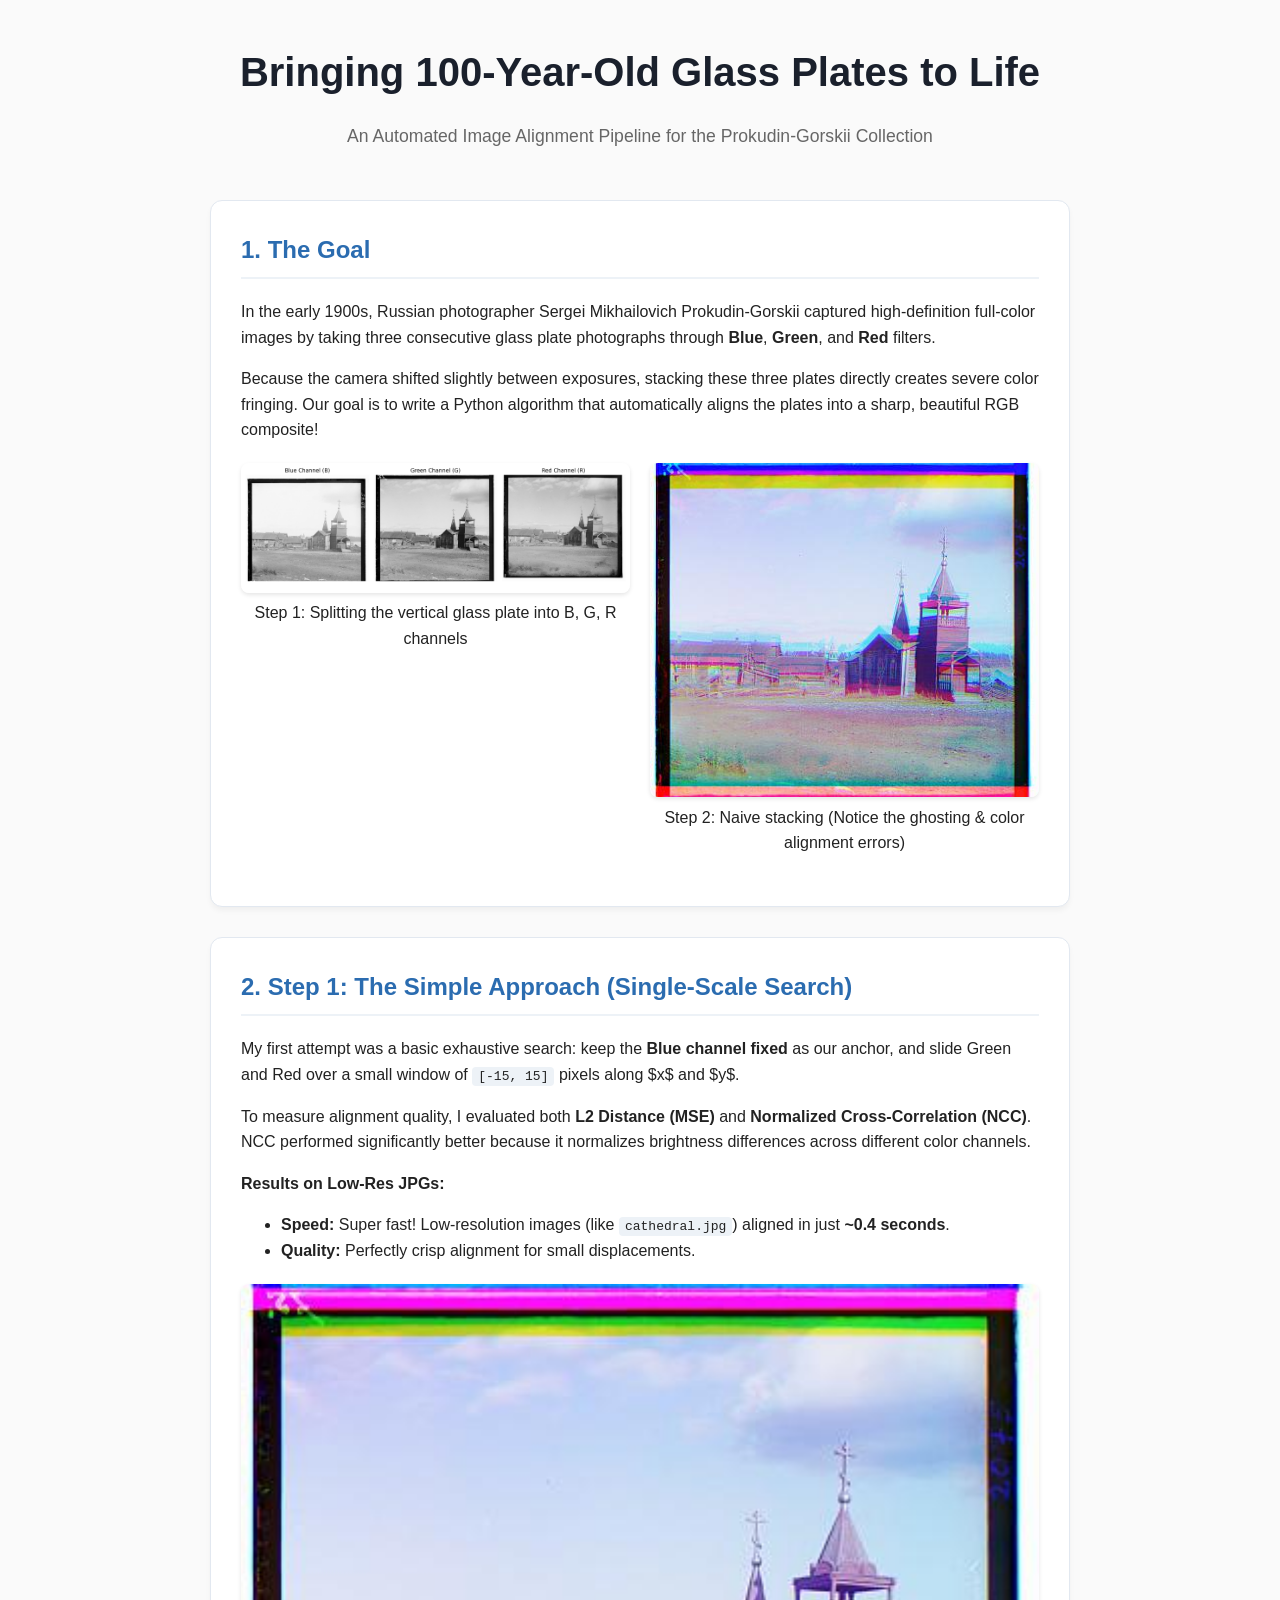
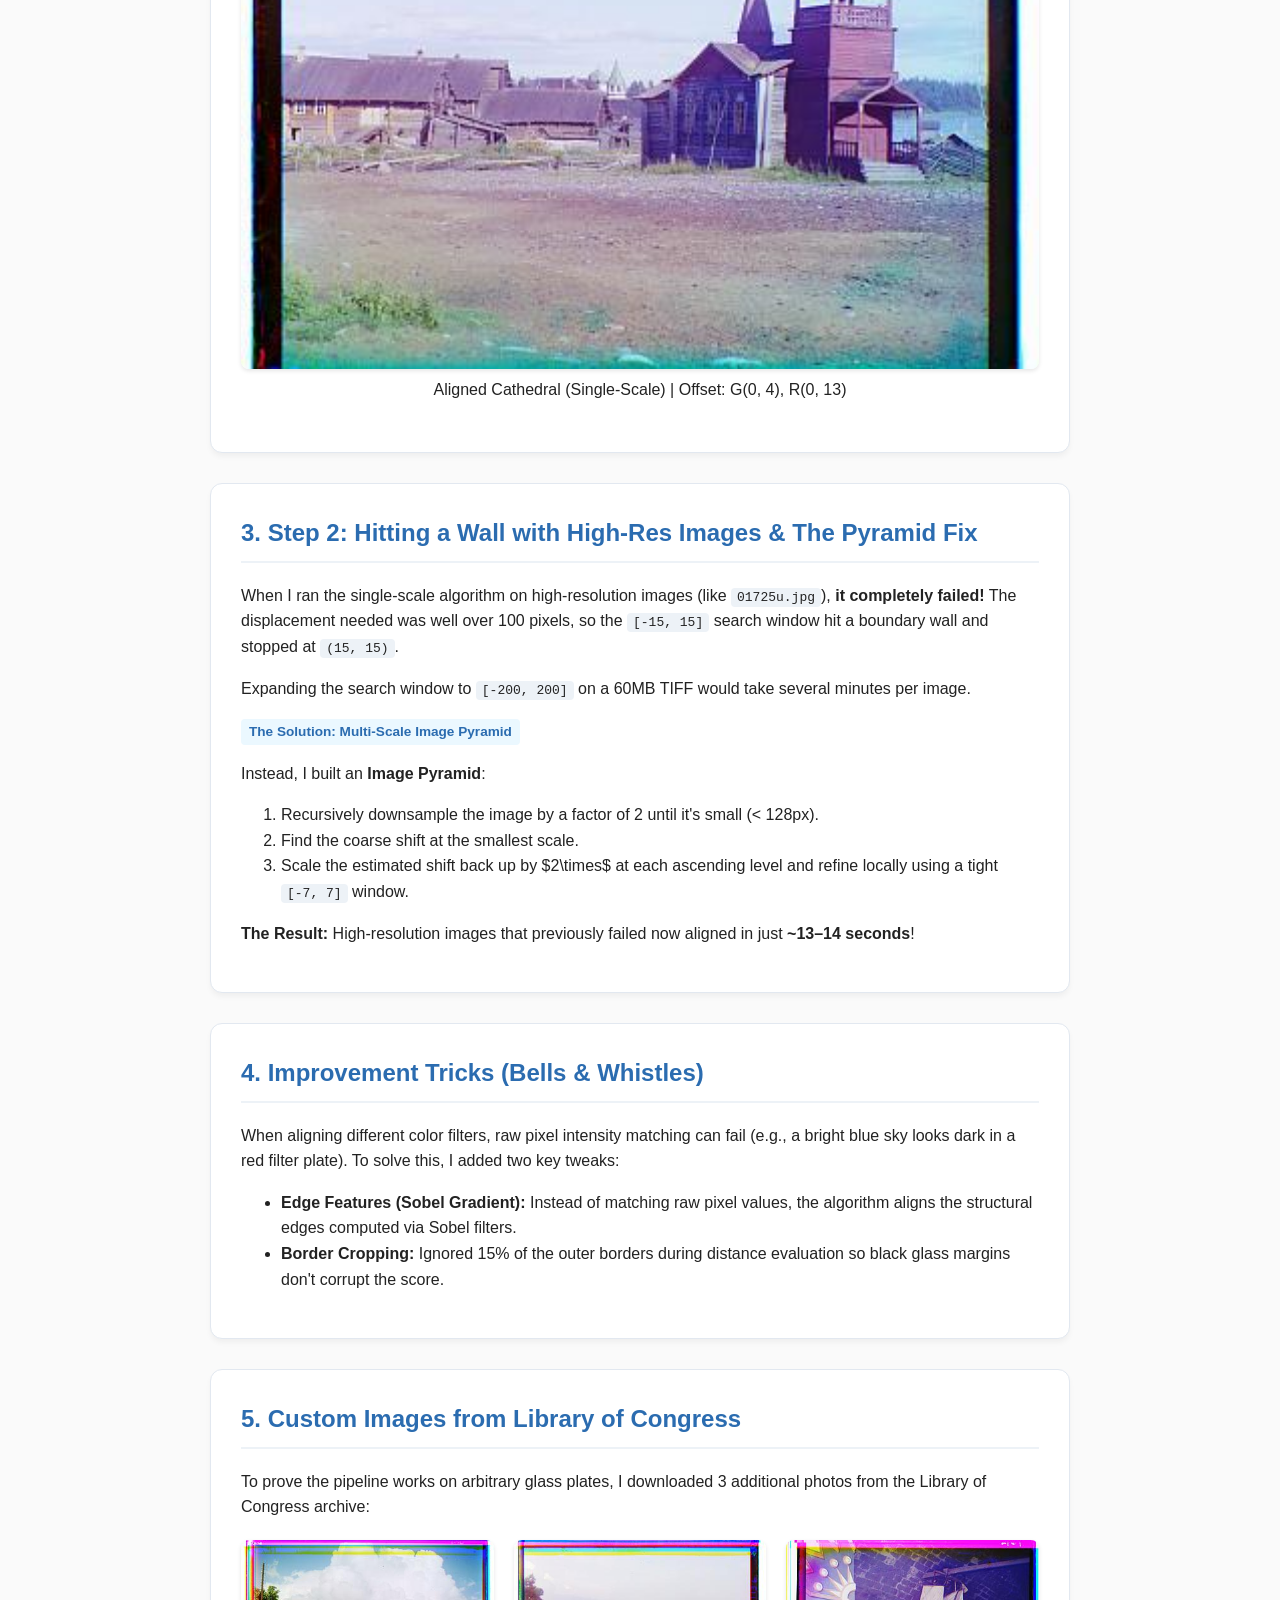
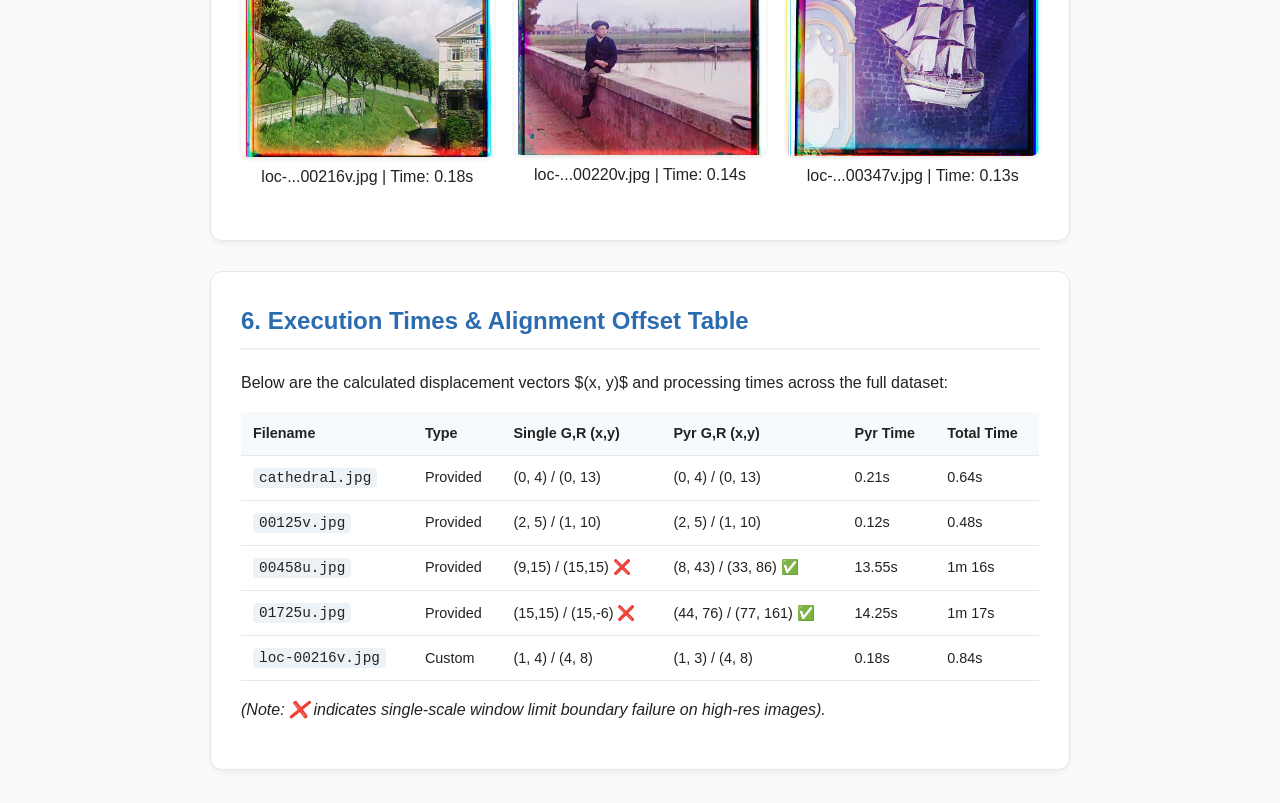
==== 2/index.html @ 5587287b "Webpage for Part 2." ====
<!DOCTYPE html>
<html lang="en">
<head>
  <meta charset="UTF-8">
  <meta name="viewport" content="width=device-width, initial-scale=1.0">
  <title>Colorizing 100-Year-Old Photos | CS Project Report</title>
  <style>
    :root {
      --bg: #fafafa;
      --card-bg: #ffffff;
      --text: #222222;
      --muted: #666666;
      --accent: #2b6cb0;
      --border: #e2e8f0;
    }
    body {
      font-family: -apple-system, BlinkMacSystemFont, "Segoe UI", Roboto, Helvetica, Arial, sans-serif;
      line-height: 1.6;
      color: var(--text);
      background-color: var(--bg);
      margin: 0;
      padding: 0;
    }
    .container {
      max-width: 860px;
      margin: 40px auto;
      padding: 0 20px;
    }
    header {
      text-align: center;
      margin-bottom: 50px;
    }
    h1 {
      font-size: 2.5rem;
      margin-bottom: 10px;
      color: #1a202c;
    }
    .subtitle {
      font-size: 1.1rem;
      color: var(--muted);
    }
    .section {
      background: var(--card-bg);
      padding: 30px;
      border-radius: 12px;
      box-shadow: 0 4px 6px -1px rgba(0, 0, 0, 0.05);
      margin-bottom: 30px;
      border: 1px solid var(--border);
    }
    h2 {
      color: var(--accent);
      margin-top: 0;
      border-bottom: 2px solid #edf2f7;
      padding-bottom: 8px;
    }
    .img-grid {
      display: grid;
      grid-template-columns: repeat(auto-fit, minmax(240px, 1fr));
      gap: 20px;
      margin: 20px 0;
    }
    .img-card {
      text-align: center;
    }
    .img-card img {
      width: 100%;
      border-radius: 8px;
      box-shadow: 0 2px 4px rgba(0,0,0,0.1);
    }
    .img-card caption {
      display: block;
      font-size: 0.85rem;
      color: var(--muted);
      margin-top: 6px;
    }
    .badge {
      display: inline-block;
      background: #ebf8ff;
      color: #2b6cb0;
      padding: 2px 8px;
      border-radius: 4px;
      font-size: 0.85rem;
      font-weight: 600;
    }
    table {
      width: 100%;
      border-collapse: collapse;
      margin-top: 15px;
      font-size: 0.9rem;
    }
    th, td {
      padding: 10px 12px;
      text-align: left;
      border-bottom: 1px solid var(--border);
    }
    th {
      background-color: #f7fafc;
      font-weight: 600;
    }
    code {
      background: #edf2f7;
      padding: 2px 6px;
      border-radius: 4px;
      font-family: monospace;
    }
  </style>
</head>
<body>

  <div class="container">

    <header>
      <h1>Bringing 100-Year-Old Glass Plates to Life</h1>
      <p class="subtitle">An Automated Image Alignment Pipeline for the Prokudin-Gorskii Collection</p>
    </header>

    <!-- SECTION 1: INTRODUCTION -->
    <div class="section">
      <h2>1. The Goal</h2>
      <p>
        In the early 1900s, Russian photographer Sergei Mikhailovich Prokudin-Gorskii captured high-definition full-color images by taking three consecutive glass plate photographs through <b>Blue</b>, <b>Green</b>, and <b>Red</b> filters.
      </p>
      <p>
        Because the camera shifted slightly between exposures, stacking these three plates directly creates severe color fringing. Our goal is to write a Python algorithm that automatically aligns the plates into a sharp, beautiful RGB composite!
      </p>
      
      <div class="img-grid">
        <div class="img-card">
          <img src="media/intermediate_02_split_channels.png" alt="Split Channels">
          <caption>Step 1: Splitting the vertical glass plate into B, G, R channels</caption>
        </div>
        <div class="img-card">
          <img src="media/intermediate_01_unaligned.jpg" alt="Unaligned Composite">
          <caption>Step 2: Naive stacking (Notice the ghosting & color alignment errors)</caption>
        </div>
      </div>
    </div>

    <!-- SECTION 2: SINGLE SCALE -->
    <div class="section">
      <h2>2. Step 1: The Simple Approach (Single-Scale Search)</h2>
      <p>
        My first attempt was a basic exhaustive search: keep the <b>Blue channel fixed</b> as our anchor, and slide Green and Red over a small window of <code>[-15, 15]</code> pixels along $x$ and $y$.
      </p>
      <p>
        To measure alignment quality, I evaluated both <b>L2 Distance (MSE)</b> and <b>Normalized Cross-Correlation (NCC)</b>. NCC performed significantly better because it normalizes brightness differences across different color channels.
      </p>
      
      <p><b>Results on Low-Res JPGs:</b></p>
      <ul>
        <li><b>Speed:</b> Super fast! Low-resolution images (like <code>cathedral.jpg</code>) aligned in just <b>~0.4 seconds</b>.</li>
        <li><b>Quality:</b> Perfectly crisp alignment for small displacements.</li>
      </ul>

      <div class="img-grid">
        <div class="img-card">
          <img src="media/cathedral_single.jpg" alt="Cathedral Single Scale">
          <caption>Aligned Cathedral (Single-Scale) | Offset: G(0, 4), R(0, 13)</caption>
        </div>
      </div>
    </div>

    <!-- SECTION 3: IMAGE PYRAMID -->
    <div class="section">
      <h2>3. Step 2: Hitting a Wall with High-Res Images & The Pyramid Fix</h2>
      <p>
        When I ran the single-scale algorithm on high-resolution images (like <code>01725u.jpg</code>), <b>it completely failed!</b> The displacement needed was well over 100 pixels, so the <code>[-15, 15]</code> search window hit a boundary wall and stopped at <code>(15, 15)</code>.
      </p>
      <p>
        Expanding the search window to <code>[-200, 200]</code> on a 60MB TIFF would take several minutes per image.
      </p>

      <span class="badge">The Solution: Multi-Scale Image Pyramid</span>
      <p>
        Instead, I built an <b>Image Pyramid</b>:
      </p>
      <ol>
        <li>Recursively downsample the image by a factor of 2 until it's small (&lt; 128px).</li>
        <li>Find the coarse shift at the smallest scale.</li>
        <li>Scale the estimated shift back up by $2\times$ at each ascending level and refine locally using a tight <code>[-7, 7]</code> window.</li>
      </ol>

      <p>
        <b>The Result:</b> High-resolution images that previously failed now aligned in just <b>~13–14 seconds</b>!
      </p>
    </div>

    <!-- SECTION 4: BELLS & WHISTLES -->
    <div class="section">
      <h2>4. Improvement Tricks (Bells & Whistles)</h2>
      <p>When aligning different color filters, raw pixel intensity matching can fail (e.g., a bright blue sky looks dark in a red filter plate). To solve this, I added two key tweaks:</p>
      <ul>
        <li><b>Edge Features (Sobel Gradient):</b> Instead of matching raw pixel values, the algorithm aligns the structural edges computed via Sobel filters.</li>
        <li><b>Border Cropping:</b> Ignored 15% of the outer borders during distance evaluation so black glass margins don't corrupt the score.</li>
      </ul>
    </div>

    <!-- SECTION 5: CUSTOM LOC IMAGES -->
    <div class="section">
      <h2>5. Custom Images from Library of Congress</h2>
      <p>To prove the pipeline works on arbitrary glass plates, I downloaded 3 additional photos from the Library of Congress archive:</p>

      <div class="img-grid">
        <div class="img-card">
          <img src="media/loc-service-pnp-prok-00200-00216v_pyramid.jpg" alt="LoC Custom 1">
          <caption>loc-...00216v.jpg | Time: 0.18s</caption>
        </div>
        <div class="img-card">
          <img src="media/loc-service-pnp-prok-00200-00220v_pyramid.jpg" alt="LoC Custom 2">
          <caption>loc-...00220v.jpg | Time: 0.14s</caption>
        </div>
        <div class="img-card">
          <img src="media/loc-service-pnp-prok-00300-00347v_pyramid.jpg" alt="LoC Custom 3">
          <caption>loc-...00347v.jpg | Time: 0.13s</caption>
        </div>
      </div>
    </div>

    <!-- SECTION 6: BENCHMARKS TABLE -->
    <div class="section">
      <h2>6. Execution Times & Alignment Offset Table</h2>
      <p>Below are the calculated displacement vectors $(x, y)$ and processing times across the full dataset:</p>

      <table>
        <thead>
          <tr>
            <th>Filename</th>
            <th>Type</th>
            <th>Single G,R (x,y)</th>
            <th>Pyr G,R (x,y)</th>
            <th>Pyr Time</th>
            <th>Total Time</th>
          </tr>
        </thead>
        <tbody>
          <tr>
            <td><code>cathedral.jpg</code></td>
            <td>Provided</td>
            <td>(0, 4) / (0, 13)</td>
            <td>(0, 4) / (0, 13)</td>
            <td>0.21s</td>
            <td>0.64s</td>
          </tr>
          <tr>
            <td><code>00125v.jpg</code></td>
            <td>Provided</td>
            <td>(2, 5) / (1, 10)</td>
            <td>(2, 5) / (1, 10)</td>
            <td>0.12s</td>
            <td>0.48s</td>
          </tr>
          <tr>
            <td><code>00458u.jpg</code></td>
            <td>Provided</td>
            <td>(9,15) / (15,15) ❌</td>
            <td>(8, 43) / (33, 86) ✅</td>
            <td>13.55s</td>
            <td>1m 16s</td>
          </tr>
          <tr>
            <td><code>01725u.jpg</code></td>
            <td>Provided</td>
            <td>(15,15) / (15,-6) ❌</td>
            <td>(44, 76) / (77, 161) ✅</td>
            <td>14.25s</td>
            <td>1m 17s</td>
          </tr>
          <tr>
            <td><code>loc-00216v.jpg</code></td>
            <td>Custom</td>
            <td>(1, 4) / (4, 8)</td>
            <td>(1, 3) / (4, 8)</td>
            <td>0.18s</td>
            <td>0.84s</td>
          </tr>
        </tbody>
      </table>
      <p><i>(Note: ❌ indicates single-scale window limit boundary failure on high-res images).</i></p>
    </div>

  </div>

</body>
</html>
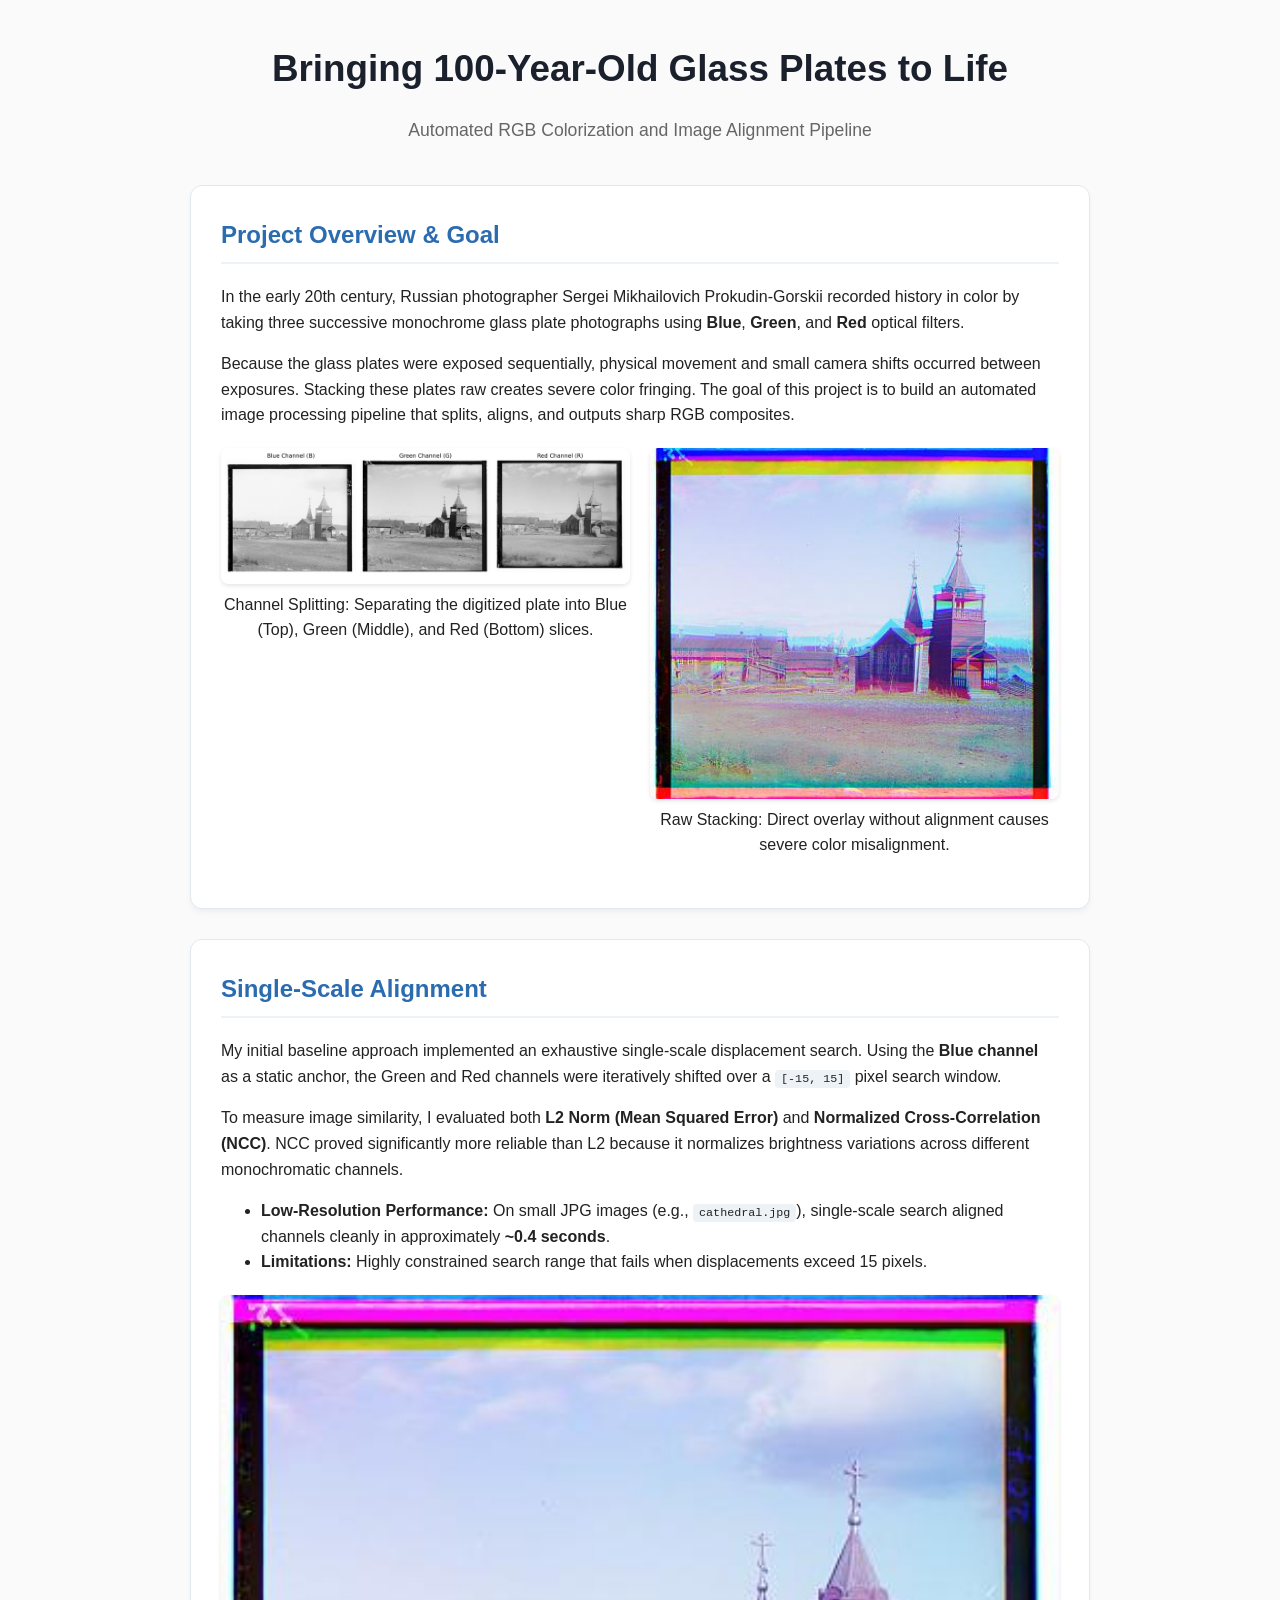
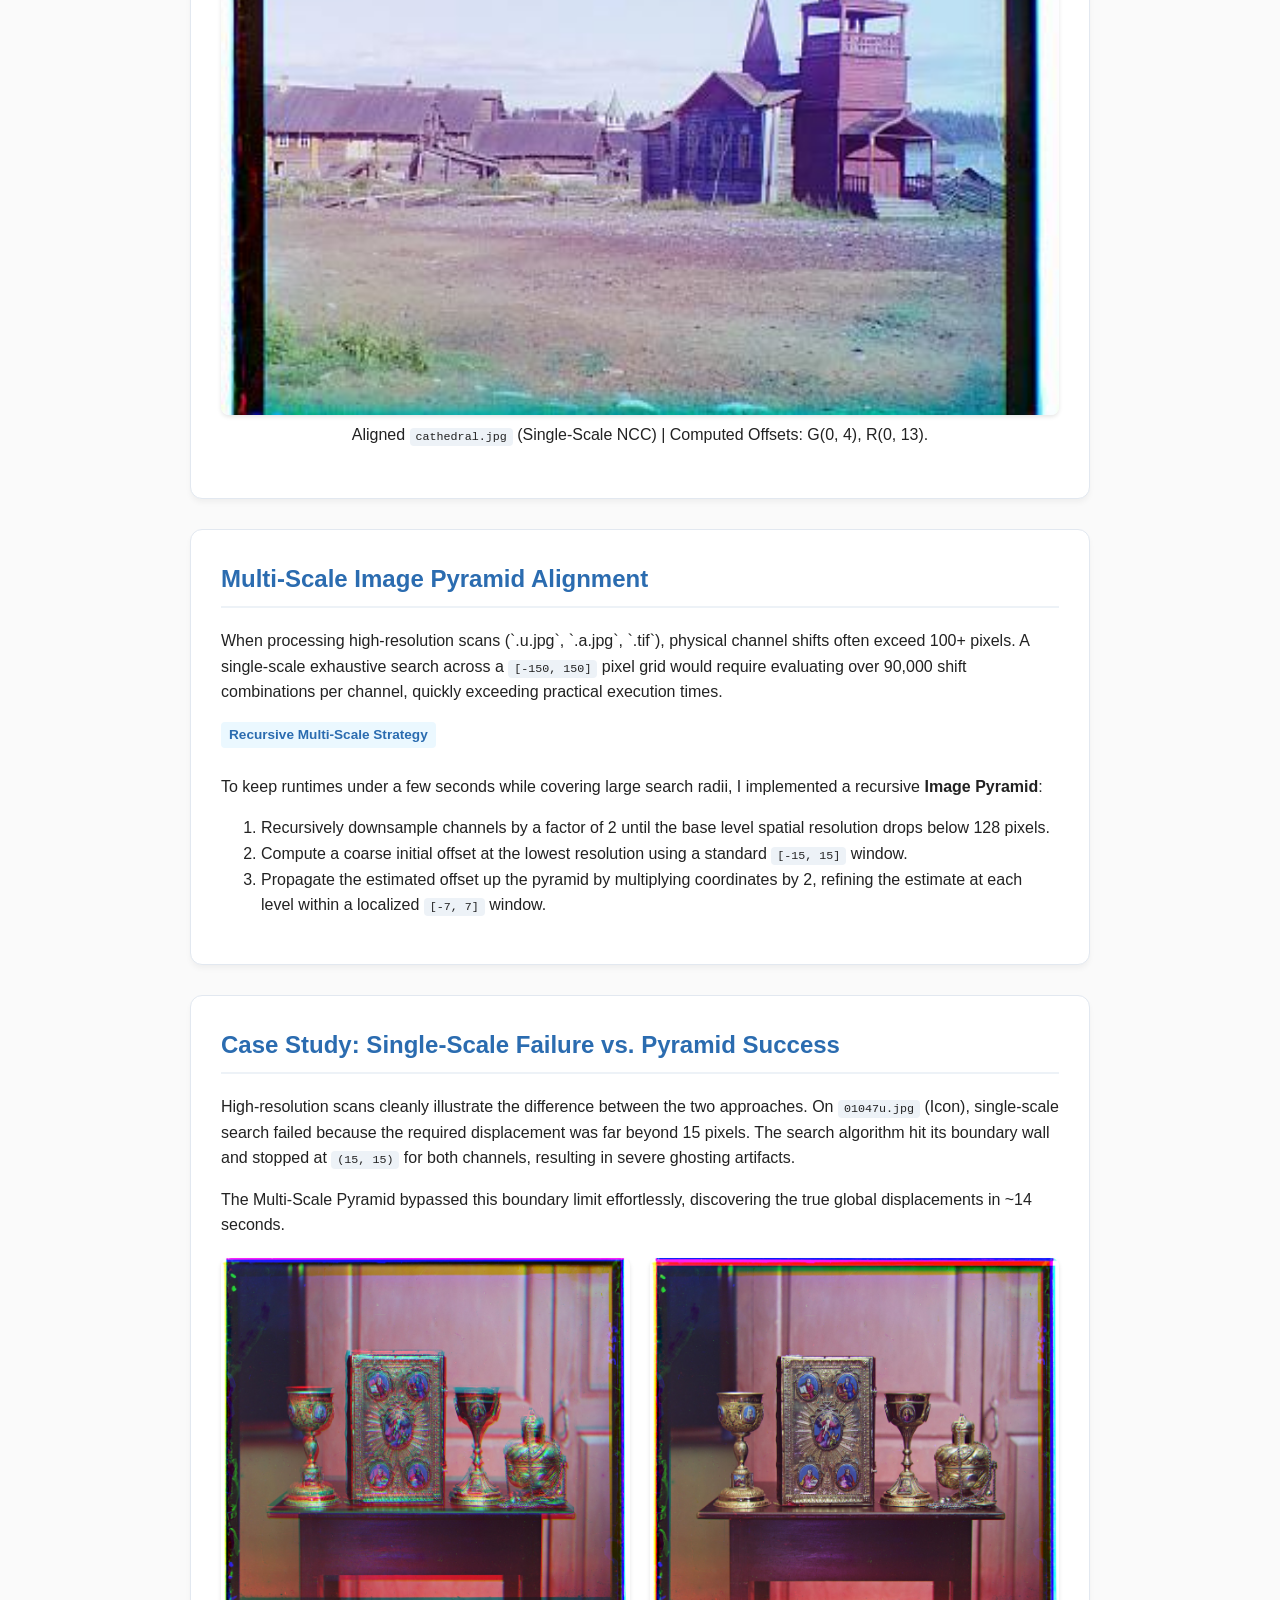
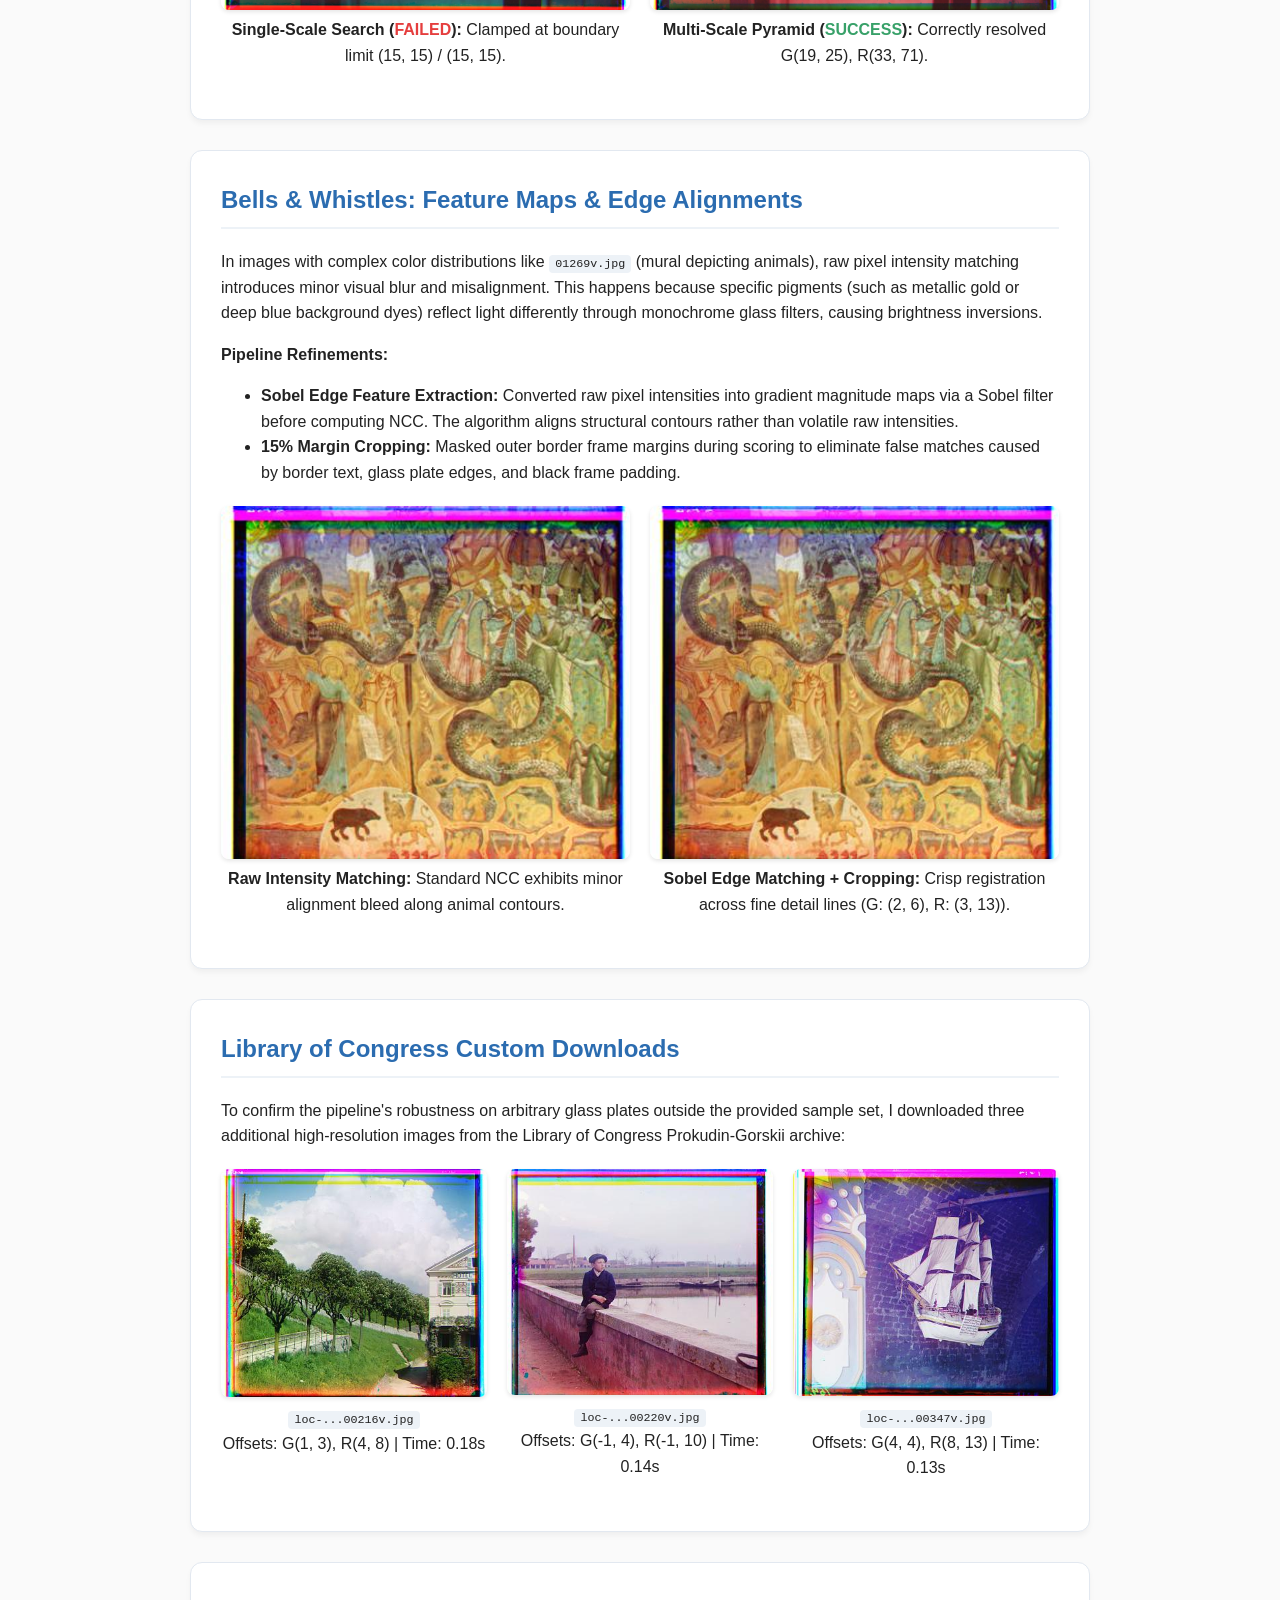
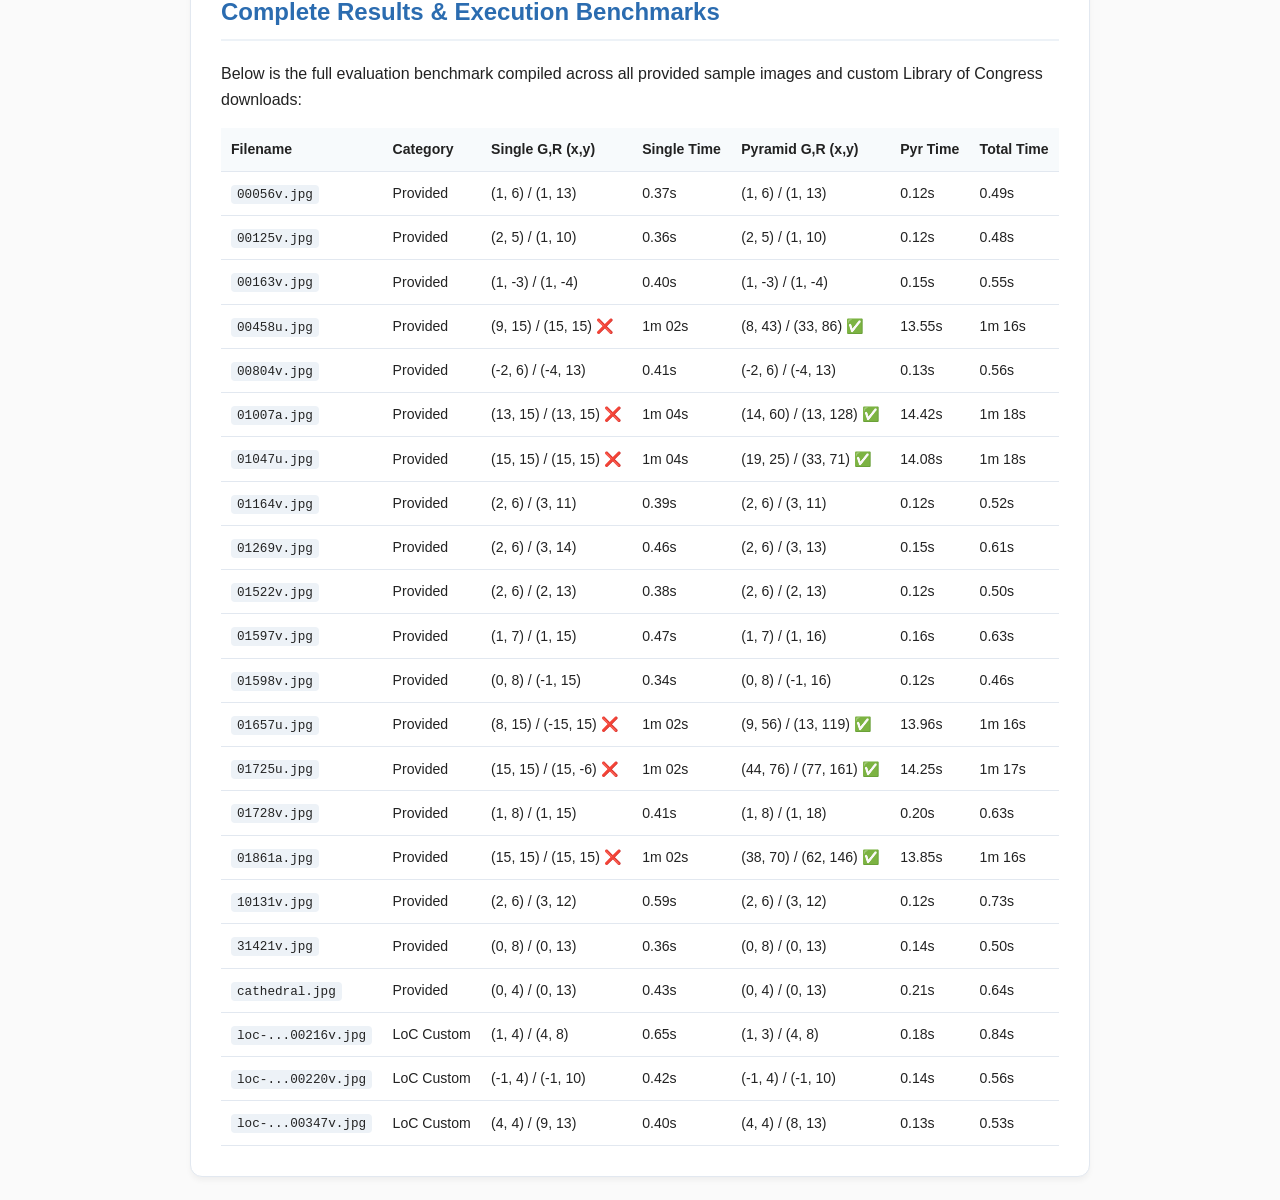
==== commit 6481f6a7: "- Modularized code. - Included additional Case Study Section. - Updated all images." ====
--- a/2/index.html
+++ b/2/index.html
@@ -3,7 +3,7 @@
 <head>
   <meta charset="UTF-8">
   <meta name="viewport" content="width=device-width, initial-scale=1.0">
-  <title>Colorizing 100-Year-Old Photos | CS Project Report</title>
+  <title>Colorizing the Prokudin-Gorskii Photo Collection</title>
   <style>
     :root {
       --bg: #fafafa;
@@ -12,6 +12,8 @@
       --muted: #666666;
       --accent: #2b6cb0;
       --border: #e2e8f0;
+      --fail: #e53e3e;
+      --success: #38a169;
     }
     body {
       font-family: -apple-system, BlinkMacSystemFont, "Segoe UI", Roboto, Helvetica, Arial, sans-serif;
@@ -22,16 +24,16 @@
       padding: 0;
     }
     .container {
-      max-width: 860px;
+      max-width: 900px;
       margin: 40px auto;
       padding: 0 20px;
     }
     header {
       text-align: center;
-      margin-bottom: 50px;
+      margin-bottom: 40px;
     }
     h1 {
-      font-size: 2.5rem;
+      font-size: 2.3rem;
       margin-bottom: 10px;
       color: #1a202c;
     }
@@ -55,7 +57,7 @@
     }
     .img-grid {
       display: grid;
-      grid-template-columns: repeat(auto-fit, minmax(240px, 1fr));
+      grid-template-columns: repeat(auto-fit, minmax(260px, 1fr));
       gap: 20px;
       margin: 20px 0;
     }
@@ -71,7 +73,7 @@
       display: block;
       font-size: 0.85rem;
       color: var(--muted);
-      margin-top: 6px;
+      margin-top: 8px;
     }
     .badge {
       display: inline-block;
@@ -81,15 +83,24 @@
       border-radius: 4px;
       font-size: 0.85rem;
       font-weight: 600;
+      margin-bottom: 10px;
+    }
+    .tag-fail {
+      color: var(--fail);
+      font-weight: bold;
+    }
+    .tag-success {
+      color: var(--success);
+      font-weight: bold;
     }
     table {
       width: 100%;
       border-collapse: collapse;
       margin-top: 15px;
-      font-size: 0.9rem;
+      font-size: 0.88rem;
     }
     th, td {
-      padding: 10px 12px;
+      padding: 10px 10px;
       text-align: left;
       border-bottom: 1px solid var(--border);
     }
@@ -102,6 +113,7 @@
       padding: 2px 6px;
       border-radius: 4px;
       font-family: monospace;
+      font-size: 0.9em;
     }
   </style>
 </head>
@@ -111,171 +123,179 @@
 
     <header>
       <h1>Bringing 100-Year-Old Glass Plates to Life</h1>
-      <p class="subtitle">An Automated Image Alignment Pipeline for the Prokudin-Gorskii Collection</p>
+      <p class="subtitle">Automated RGB Colorization and Image Alignment Pipeline</p>
     </header>
 
-    <!-- SECTION 1: INTRODUCTION -->
-    <div class="section">
-      <h2>1. The Goal</h2>
-      <p>
-        In the early 1900s, Russian photographer Sergei Mikhailovich Prokudin-Gorskii captured high-definition full-color images by taking three consecutive glass plate photographs through <b>Blue</b>, <b>Green</b>, and <b>Red</b> filters.
-      </p>
-      <p>
-        Because the camera shifted slightly between exposures, stacking these three plates directly creates severe color fringing. Our goal is to write a Python algorithm that automatically aligns the plates into a sharp, beautiful RGB composite!
+    <div class="section">
+      <h2>Project Overview & Goal</h2>
+      <p>
+        In the early 20th century, Russian photographer Sergei Mikhailovich Prokudin-Gorskii recorded history in color by taking three successive monochrome glass plate photographs using <b>Blue</b>, <b>Green</b>, and <b>Red</b> optical filters.
+      </p>
+      <p>
+        Because the glass plates were exposed sequentially, physical movement and small camera shifts occurred between exposures. Stacking these plates raw creates severe color fringing. The goal of this project is to build an automated image processing pipeline that splits, aligns, and outputs sharp RGB composites.
       </p>
       
       <div class="img-grid">
         <div class="img-card">
           <img src="media/intermediate_02_split_channels.png" alt="Split Channels">
-          <caption>Step 1: Splitting the vertical glass plate into B, G, R channels</caption>
+          <caption>Channel Splitting: Separating the digitized plate into Blue (Top), Green (Middle), and Red (Bottom) slices.</caption>
         </div>
         <div class="img-card">
           <img src="media/intermediate_01_unaligned.jpg" alt="Unaligned Composite">
-          <caption>Step 2: Naive stacking (Notice the ghosting & color alignment errors)</caption>
-        </div>
-      </div>
-    </div>
-
-    <!-- SECTION 2: SINGLE SCALE -->
-    <div class="section">
-      <h2>2. Step 1: The Simple Approach (Single-Scale Search)</h2>
-      <p>
-        My first attempt was a basic exhaustive search: keep the <b>Blue channel fixed</b> as our anchor, and slide Green and Red over a small window of <code>[-15, 15]</code> pixels along $x$ and $y$.
-      </p>
-      <p>
-        To measure alignment quality, I evaluated both <b>L2 Distance (MSE)</b> and <b>Normalized Cross-Correlation (NCC)</b>. NCC performed significantly better because it normalizes brightness differences across different color channels.
+          <caption>Raw Stacking: Direct overlay without alignment causes severe color misalignment.</caption>
+        </div>
+      </div>
+    </div>
+
+    <div class="section">
+      <h2>Single-Scale Alignment</h2>
+      <p>
+        My initial baseline approach implemented an exhaustive single-scale displacement search. Using the <b>Blue channel</b> as a static anchor, the Green and Red channels were iteratively shifted over a <code>[-15, 15]</code> pixel search window.
+      </p>
+      <p>
+        To measure image similarity, I evaluated both <b>L2 Norm (Mean Squared Error)</b> and <b>Normalized Cross-Correlation (NCC)</b>. NCC proved significantly more reliable than L2 because it normalizes brightness variations across different monochromatic channels.
       </p>
       
-      <p><b>Results on Low-Res JPGs:</b></p>
       <ul>
-        <li><b>Speed:</b> Super fast! Low-resolution images (like <code>cathedral.jpg</code>) aligned in just <b>~0.4 seconds</b>.</li>
-        <li><b>Quality:</b> Perfectly crisp alignment for small displacements.</li>
+        <li><b>Low-Resolution Performance:</b> On small JPG images (e.g., <code>cathedral.jpg</code>), single-scale search aligned channels cleanly in approximately <b>~0.4 seconds</b>.</li>
+        <li><b>Limitations:</b> Highly constrained search range that fails when displacements exceed 15 pixels.</li>
       </ul>
 
       <div class="img-grid">
         <div class="img-card">
           <img src="media/cathedral_single.jpg" alt="Cathedral Single Scale">
-          <caption>Aligned Cathedral (Single-Scale) | Offset: G(0, 4), R(0, 13)</caption>
-        </div>
-      </div>
-    </div>
-
-    <!-- SECTION 3: IMAGE PYRAMID -->
-    <div class="section">
-      <h2>3. Step 2: Hitting a Wall with High-Res Images & The Pyramid Fix</h2>
-      <p>
-        When I ran the single-scale algorithm on high-resolution images (like <code>01725u.jpg</code>), <b>it completely failed!</b> The displacement needed was well over 100 pixels, so the <code>[-15, 15]</code> search window hit a boundary wall and stopped at <code>(15, 15)</code>.
-      </p>
-      <p>
-        Expanding the search window to <code>[-200, 200]</code> on a 60MB TIFF would take several minutes per image.
-      </p>
-
-      <span class="badge">The Solution: Multi-Scale Image Pyramid</span>
-      <p>
-        Instead, I built an <b>Image Pyramid</b>:
+          <caption>Aligned <code>cathedral.jpg</code> (Single-Scale NCC) | Computed Offsets: G(0, 4), R(0, 13).</caption>
+        </div>
+      </div>
+    </div>
+
+    <div class="section">
+      <h2>Multi-Scale Image Pyramid Alignment</h2>
+      <p>
+        When processing high-resolution scans (`.u.jpg`, `.a.jpg`, `.tif`), physical channel shifts often exceed 100+ pixels. A single-scale exhaustive search across a <code>[-150, 150]</code> pixel grid would require evaluating over 90,000 shift combinations per channel, quickly exceeding practical execution times.
+      </p>
+
+      <span class="badge">Recursive Multi-Scale Strategy</span>
+      <p>
+        To keep runtimes under a few seconds while covering large search radii, I implemented a recursive <b>Image Pyramid</b>:
       </p>
       <ol>
-        <li>Recursively downsample the image by a factor of 2 until it's small (&lt; 128px).</li>
-        <li>Find the coarse shift at the smallest scale.</li>
-        <li>Scale the estimated shift back up by $2\times$ at each ascending level and refine locally using a tight <code>[-7, 7]</code> window.</li>
+        <li>Recursively downsample channels by a factor of 2 until the base level spatial resolution drops below 128 pixels.</li>
+        <li>Compute a coarse initial offset at the lowest resolution using a standard <code>[-15, 15]</code> window.</li>
+        <li>Propagate the estimated offset up the pyramid by multiplying coordinates by 2, refining the estimate at each level within a localized <code>[-7, 7]</code> window.</li>
       </ol>
-
-      <p>
-        <b>The Result:</b> High-resolution images that previously failed now aligned in just <b>~13–14 seconds</b>!
-      </p>
-    </div>
-
-    <!-- SECTION 4: BELLS & WHISTLES -->
-    <div class="section">
-      <h2>4. Improvement Tricks (Bells & Whistles)</h2>
-      <p>When aligning different color filters, raw pixel intensity matching can fail (e.g., a bright blue sky looks dark in a red filter plate). To solve this, I added two key tweaks:</p>
+    </div>
+
+    <div class="section">
+      <h2>Case Study: Single-Scale Failure vs. Pyramid Success</h2>
+      <p>
+        High-resolution scans cleanly illustrate the difference between the two approaches. On <code>01047u.jpg</code> (Icon), single-scale search failed because the required displacement was far beyond 15 pixels. The search algorithm hit its boundary wall and stopped at <code>(15, 15)</code> for both channels, resulting in severe ghosting artifacts.
+      </p>
+      <p>
+        The Multi-Scale Pyramid bypassed this boundary limit effortlessly, discovering the true global displacements in ~14 seconds.
+      </p>
+      
+      <div class="img-grid">
+        <div class="img-card">
+          <img src="media/01047u_single.jpg" alt="01047u Single Scale Failure">
+          <caption><b>Single-Scale Search (<span class="tag-fail">FAILED</span>):</b> Clamped at boundary limit (15, 15) / (15, 15).</caption>
+        </div>
+        <div class="img-card">
+          <img src="media/01047u_pyramid.jpg" alt="01047u Pyramid Success">
+          <caption><b>Multi-Scale Pyramid (<span class="tag-success">SUCCESS</span>):</b> Correctly resolved G(19, 25), R(33, 71).</caption>
+        </div>
+      </div>
+    </div>
+
+    <div class="section">
+      <h2>Bells & Whistles: Feature Maps & Edge Alignments</h2>
+      <p>
+        In images with complex color distributions like <code>01269v.jpg</code> (mural depicting animals), raw pixel intensity matching introduces minor visual blur and misalignment. This happens because specific pigments (such as metallic gold or deep blue background dyes) reflect light differently through monochrome glass filters, causing brightness inversions.
+      </p>
+
+      <p><b>Pipeline Refinements:</b></p>
       <ul>
-        <li><b>Edge Features (Sobel Gradient):</b> Instead of matching raw pixel values, the algorithm aligns the structural edges computed via Sobel filters.</li>
-        <li><b>Border Cropping:</b> Ignored 15% of the outer borders during distance evaluation so black glass margins don't corrupt the score.</li>
+        <li><b>Sobel Edge Feature Extraction:</b> Converted raw pixel intensities into gradient magnitude maps via a Sobel filter before computing NCC. The algorithm aligns structural contours rather than volatile raw intensities.</li>
+        <li><b>15% Margin Cropping:</b> Masked outer border frame margins during scoring to eliminate false matches caused by border text, glass plate edges, and black frame padding.</li>
       </ul>
-    </div>
-
-    <!-- SECTION 5: CUSTOM LOC IMAGES -->
-    <div class="section">
-      <h2>5. Custom Images from Library of Congress</h2>
-      <p>To prove the pipeline works on arbitrary glass plates, I downloaded 3 additional photos from the Library of Congress archive:</p>
-
-      <div class="img-grid">
-        <div class="img-card">
-          <img src="media/loc-service-pnp-prok-00200-00216v_pyramid.jpg" alt="LoC Custom 1">
-          <caption>loc-...00216v.jpg | Time: 0.18s</caption>
-        </div>
-        <div class="img-card">
-          <img src="media/loc-service-pnp-prok-00200-00220v_pyramid.jpg" alt="LoC Custom 2">
-          <caption>loc-...00220v.jpg | Time: 0.14s</caption>
-        </div>
-        <div class="img-card">
-          <img src="media/loc-service-pnp-prok-00300-00347v_pyramid.jpg" alt="LoC Custom 3">
-          <caption>loc-...00347v.jpg | Time: 0.13s</caption>
-        </div>
-      </div>
-    </div>
-
-    <!-- SECTION 6: BENCHMARKS TABLE -->
-    <div class="section">
-      <h2>6. Execution Times & Alignment Offset Table</h2>
-      <p>Below are the calculated displacement vectors $(x, y)$ and processing times across the full dataset:</p>
+
+      <div class="img-grid">
+        <div class="img-card">
+          <img src="media/01269v_single.jpg" alt="01269v Standard Alignment">
+          <caption><b>Raw Intensity Matching:</b> Standard NCC exhibits minor alignment bleed along animal contours.</caption>
+        </div>
+        <div class="img-card">
+          <img src="media/01269v_pyramid.jpg" alt="01269v Sobel Edge Alignment">
+          <caption><b>Sobel Edge Matching + Cropping:</b> Crisp registration across fine detail lines (G: (2, 6), R: (3, 13)).</caption>
+        </div>
+      </div>
+    </div>
+
+    <div class="section">
+      <h2>Library of Congress Custom Downloads</h2>
+      <p>
+        To confirm the pipeline's robustness on arbitrary glass plates outside the provided sample set, I downloaded three additional high-resolution images from the Library of Congress Prokudin-Gorskii archive:
+      </p>
+
+      <div class="img-grid">
+        <div class="img-card">
+          <img src="media/loc-service-pnp-prok-00200-00216v_pyramid.jpg" alt="LoC Custom 00216v">
+          <caption><code>loc-...00216v.jpg</code><br>Offsets: G(1, 3), R(4, 8) | Time: 0.18s</caption>
+        </div>
+        <div class="img-card">
+          <img src="media/loc-service-pnp-prok-00200-00220v_pyramid.jpg" alt="LoC Custom 00220v">
+          <caption><code>loc-...00220v.jpg</code><br>Offsets: G(-1, 4), R(-1, 10) | Time: 0.14s</caption>
+        </div>
+        <div class="img-card">
+          <img src="media/loc-service-pnp-prok-00300-00347v_pyramid.jpg" alt="LoC Custom 00347v">
+          <caption><code>loc-...00347v.jpg</code><br>Offsets: G(4, 4), R(8, 13) | Time: 0.13s</caption>
+        </div>
+      </div>
+    </div>
+
+    <div class="section">
+      <h2>Complete Results & Execution Benchmarks</h2>
+      <p>
+        Below is the full evaluation benchmark compiled across all provided sample images and custom Library of Congress downloads:
+      </p>
 
       <table>
         <thead>
           <tr>
             <th>Filename</th>
-            <th>Type</th>
+            <th>Category</th>
             <th>Single G,R (x,y)</th>
-            <th>Pyr G,R (x,y)</th>
+            <th>Single Time</th>
+            <th>Pyramid G,R (x,y)</th>
             <th>Pyr Time</th>
             <th>Total Time</th>
           </tr>
         </thead>
         <tbody>
-          <tr>
-            <td><code>cathedral.jpg</code></td>
-            <td>Provided</td>
-            <td>(0, 4) / (0, 13)</td>
-            <td>(0, 4) / (0, 13)</td>
-            <td>0.21s</td>
-            <td>0.64s</td>
-          </tr>
-          <tr>
-            <td><code>00125v.jpg</code></td>
-            <td>Provided</td>
-            <td>(2, 5) / (1, 10)</td>
-            <td>(2, 5) / (1, 10)</td>
-            <td>0.12s</td>
-            <td>0.48s</td>
-          </tr>
-          <tr>
-            <td><code>00458u.jpg</code></td>
-            <td>Provided</td>
-            <td>(9,15) / (15,15) ❌</td>
-            <td>(8, 43) / (33, 86) ✅</td>
-            <td>13.55s</td>
-            <td>1m 16s</td>
-          </tr>
-          <tr>
-            <td><code>01725u.jpg</code></td>
-            <td>Provided</td>
-            <td>(15,15) / (15,-6) ❌</td>
-            <td>(44, 76) / (77, 161) ✅</td>
-            <td>14.25s</td>
-            <td>1m 17s</td>
-          </tr>
-          <tr>
-            <td><code>loc-00216v.jpg</code></td>
-            <td>Custom</td>
-            <td>(1, 4) / (4, 8)</td>
-            <td>(1, 3) / (4, 8)</td>
-            <td>0.18s</td>
-            <td>0.84s</td>
-          </tr>
+          <tr><td><code>00056v.jpg</code></td><td>Provided</td><td>(1, 6) / (1, 13)</td><td>0.37s</td><td>(1, 6) / (1, 13)</td><td>0.12s</td><td>0.49s</td></tr>
+          <tr><td><code>00125v.jpg</code></td><td>Provided</td><td>(2, 5) / (1, 10)</td><td>0.36s</td><td>(2, 5) / (1, 10)</td><td>0.12s</td><td>0.48s</td></tr>
+          <tr><td><code>00163v.jpg</code></td><td>Provided</td><td>(1, -3) / (1, -4)</td><td>0.40s</td><td>(1, -3) / (1, -4)</td><td>0.15s</td><td>0.55s</td></tr>
+          <tr><td><code>00458u.jpg</code></td><td>Provided</td><td>(9, 15) / (15, 15) <span class="tag-fail">❌</span></td><td>1m 02s</td><td>(8, 43) / (33, 86) <span class="tag-success">✅</span></td><td>13.55s</td><td>1m 16s</td></tr>
+          <tr><td><code>00804v.jpg</code></td><td>Provided</td><td>(-2, 6) / (-4, 13)</td><td>0.41s</td><td>(-2, 6) / (-4, 13)</td><td>0.13s</td><td>0.56s</td></tr>
+          <tr><td><code>01007a.jpg</code></td><td>Provided</td><td>(13, 15) / (13, 15) <span class="tag-fail">❌</span></td><td>1m 04s</td><td>(14, 60) / (13, 128) <span class="tag-success">✅</span></td><td>14.42s</td><td>1m 18s</td></tr>
+          <tr><td><code>01047u.jpg</code></td><td>Provided</td><td>(15, 15) / (15, 15) <span class="tag-fail">❌</span></td><td>1m 04s</td><td>(19, 25) / (33, 71) <span class="tag-success">✅</span></td><td>14.08s</td><td>1m 18s</td></tr>
+          <tr><td><code>01164v.jpg</code></td><td>Provided</td><td>(2, 6) / (3, 11)</td><td>0.39s</td><td>(2, 6) / (3, 11)</td><td>0.12s</td><td>0.52s</td></tr>
+          <tr><td><code>01269v.jpg</code></td><td>Provided</td><td>(2, 6) / (3, 14)</td><td>0.46s</td><td>(2, 6) / (3, 13)</td><td>0.15s</td><td>0.61s</td></tr>
+          <tr><td><code>01522v.jpg</code></td><td>Provided</td><td>(2, 6) / (2, 13)</td><td>0.38s</td><td>(2, 6) / (2, 13)</td><td>0.12s</td><td>0.50s</td></tr>
+          <tr><td><code>01597v.jpg</code></td><td>Provided</td><td>(1, 7) / (1, 15)</td><td>0.47s</td><td>(1, 7) / (1, 16)</td><td>0.16s</td><td>0.63s</td></tr>
+          <tr><td><code>01598v.jpg</code></td><td>Provided</td><td>(0, 8) / (-1, 15)</td><td>0.34s</td><td>(0, 8) / (-1, 16)</td><td>0.12s</td><td>0.46s</td></tr>
+          <tr><td><code>01657u.jpg</code></td><td>Provided</td><td>(8, 15) / (-15, 15) <span class="tag-fail">❌</span></td><td>1m 02s</td><td>(9, 56) / (13, 119) <span class="tag-success">✅</span></td><td>13.96s</td><td>1m 16s</td></tr>
+          <tr><td><code>01725u.jpg</code></td><td>Provided</td><td>(15, 15) / (15, -6) <span class="tag-fail">❌</span></td><td>1m 02s</td><td>(44, 76) / (77, 161) <span class="tag-success">✅</span></td><td>14.25s</td><td>1m 17s</td></tr>
+          <tr><td><code>01728v.jpg</code></td><td>Provided</td><td>(1, 8) / (1, 15)</td><td>0.41s</td><td>(1, 8) / (1, 18)</td><td>0.20s</td><td>0.63s</td></tr>
+          <tr><td><code>01861a.jpg</code></td><td>Provided</td><td>(15, 15) / (15, 15) <span class="tag-fail">❌</span></td><td>1m 02s</td><td>(38, 70) / (62, 146) <span class="tag-success">✅</span></td><td>13.85s</td><td>1m 16s</td></tr>
+          <tr><td><code>10131v.jpg</code></td><td>Provided</td><td>(2, 6) / (3, 12)</td><td>0.59s</td><td>(2, 6) / (3, 12)</td><td>0.12s</td><td>0.73s</td></tr>
+          <tr><td><code>31421v.jpg</code></td><td>Provided</td><td>(0, 8) / (0, 13)</td><td>0.36s</td><td>(0, 8) / (0, 13)</td><td>0.14s</td><td>0.50s</td></tr>
+          <tr><td><code>cathedral.jpg</code></td><td>Provided</td><td>(0, 4) / (0, 13)</td><td>0.43s</td><td>(0, 4) / (0, 13)</td><td>0.21s</td><td>0.64s</td></tr>
+          <tr><td><code>loc-...00216v.jpg</code></td><td>LoC Custom</td><td>(1, 4) / (4, 8)</td><td>0.65s</td><td>(1, 3) / (4, 8)</td><td>0.18s</td><td>0.84s</td></tr>
+          <tr><td><code>loc-...00220v.jpg</code></td><td>LoC Custom</td><td>(-1, 4) / (-1, 10)</td><td>0.42s</td><td>(-1, 4) / (-1, 10)</td><td>0.14s</td><td>0.56s</td></tr>
+          <tr><td><code>loc-...00347v.jpg</code></td><td>LoC Custom</td><td>(4, 4) / (9, 13)</td><td>0.40s</td><td>(4, 4) / (8, 13)</td><td>0.13s</td><td>0.53s</td></tr>
         </tbody>
       </table>
-      <p><i>(Note: ❌ indicates single-scale window limit boundary failure on high-res images).</i></p>
     </div>
 
   </div>
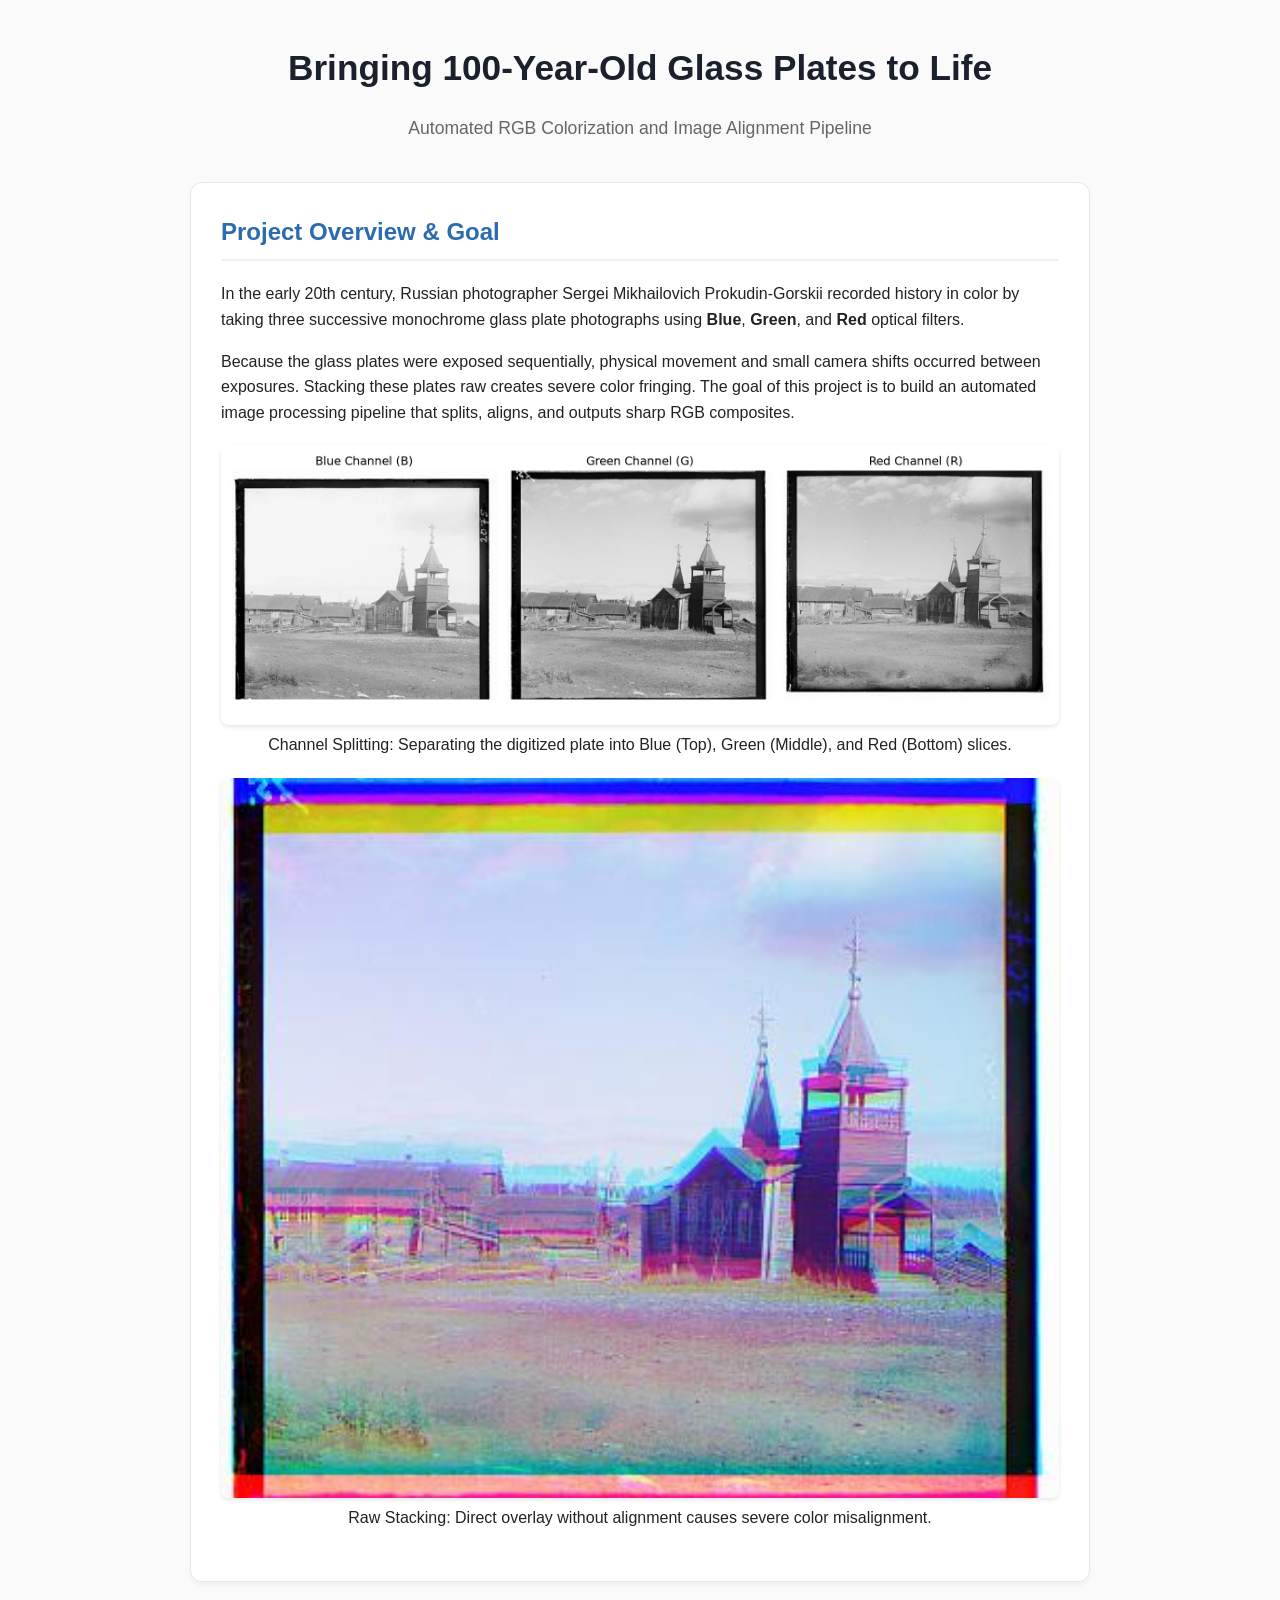
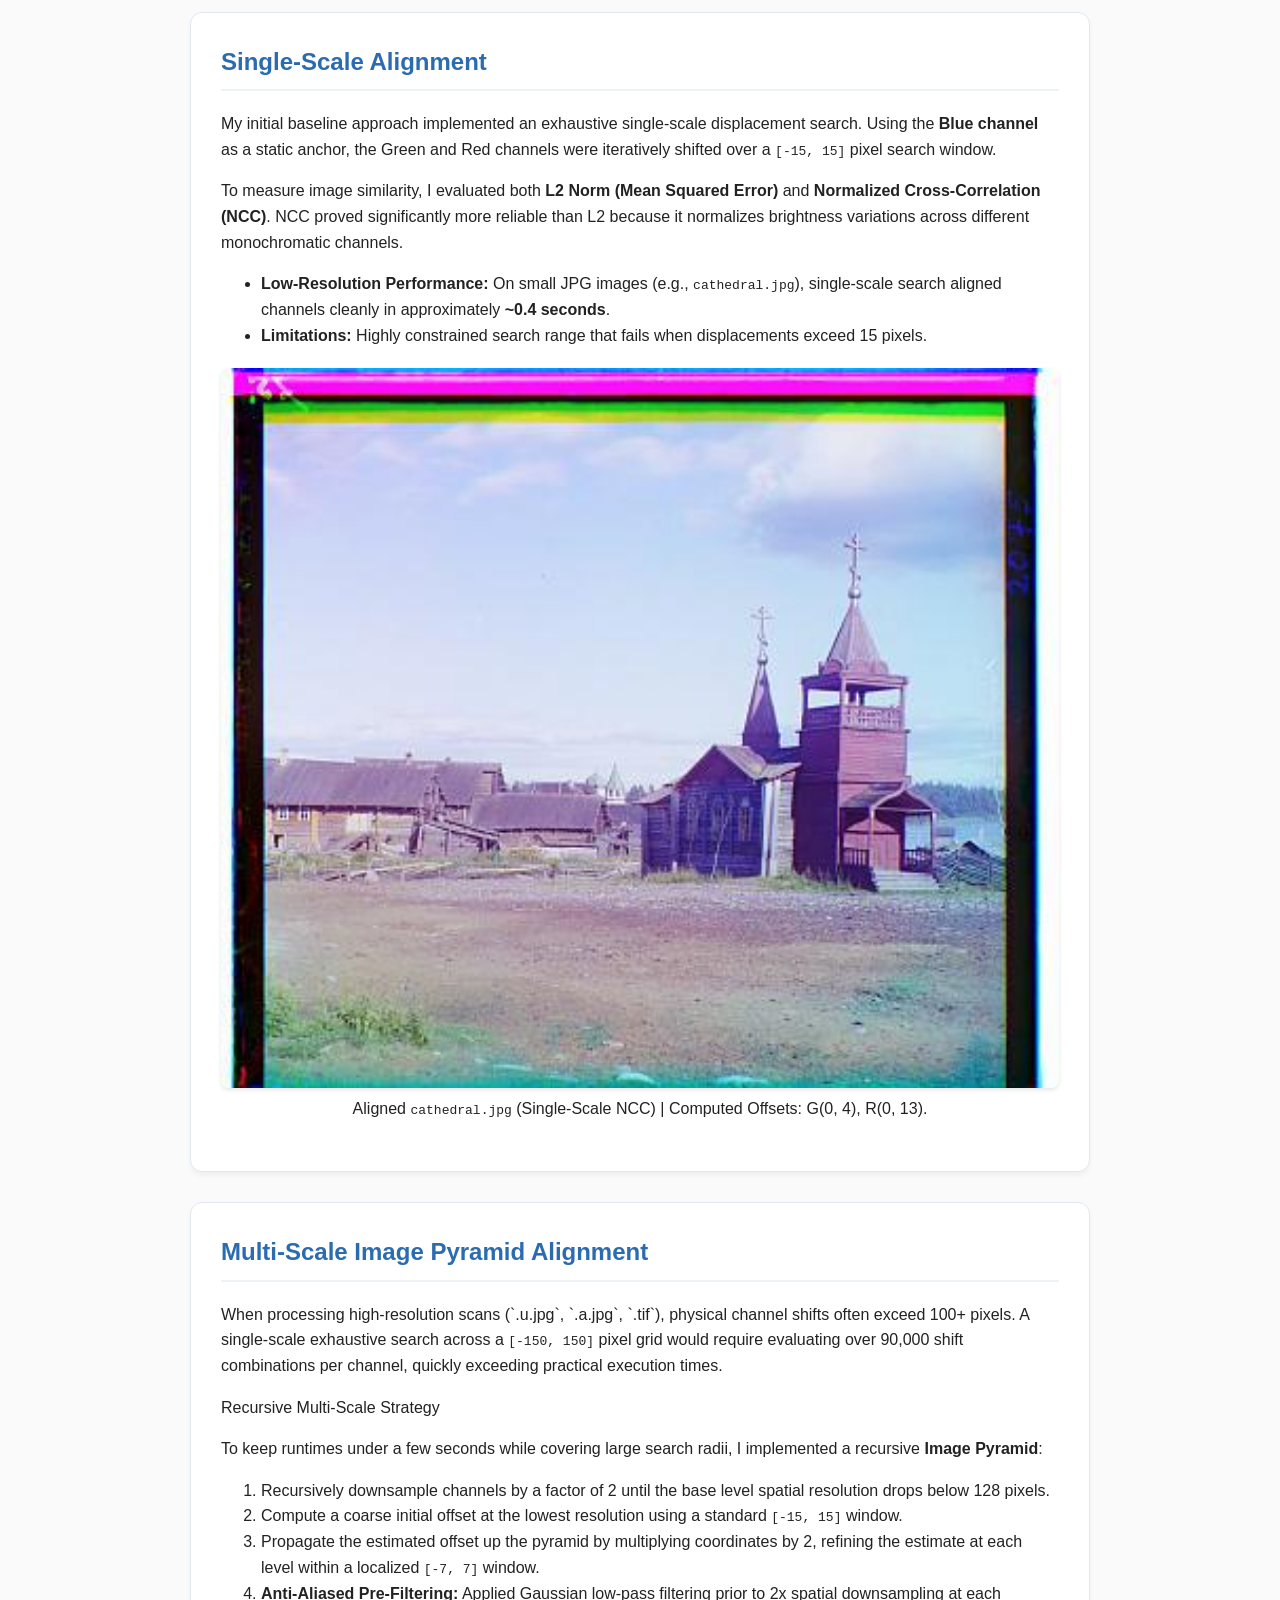
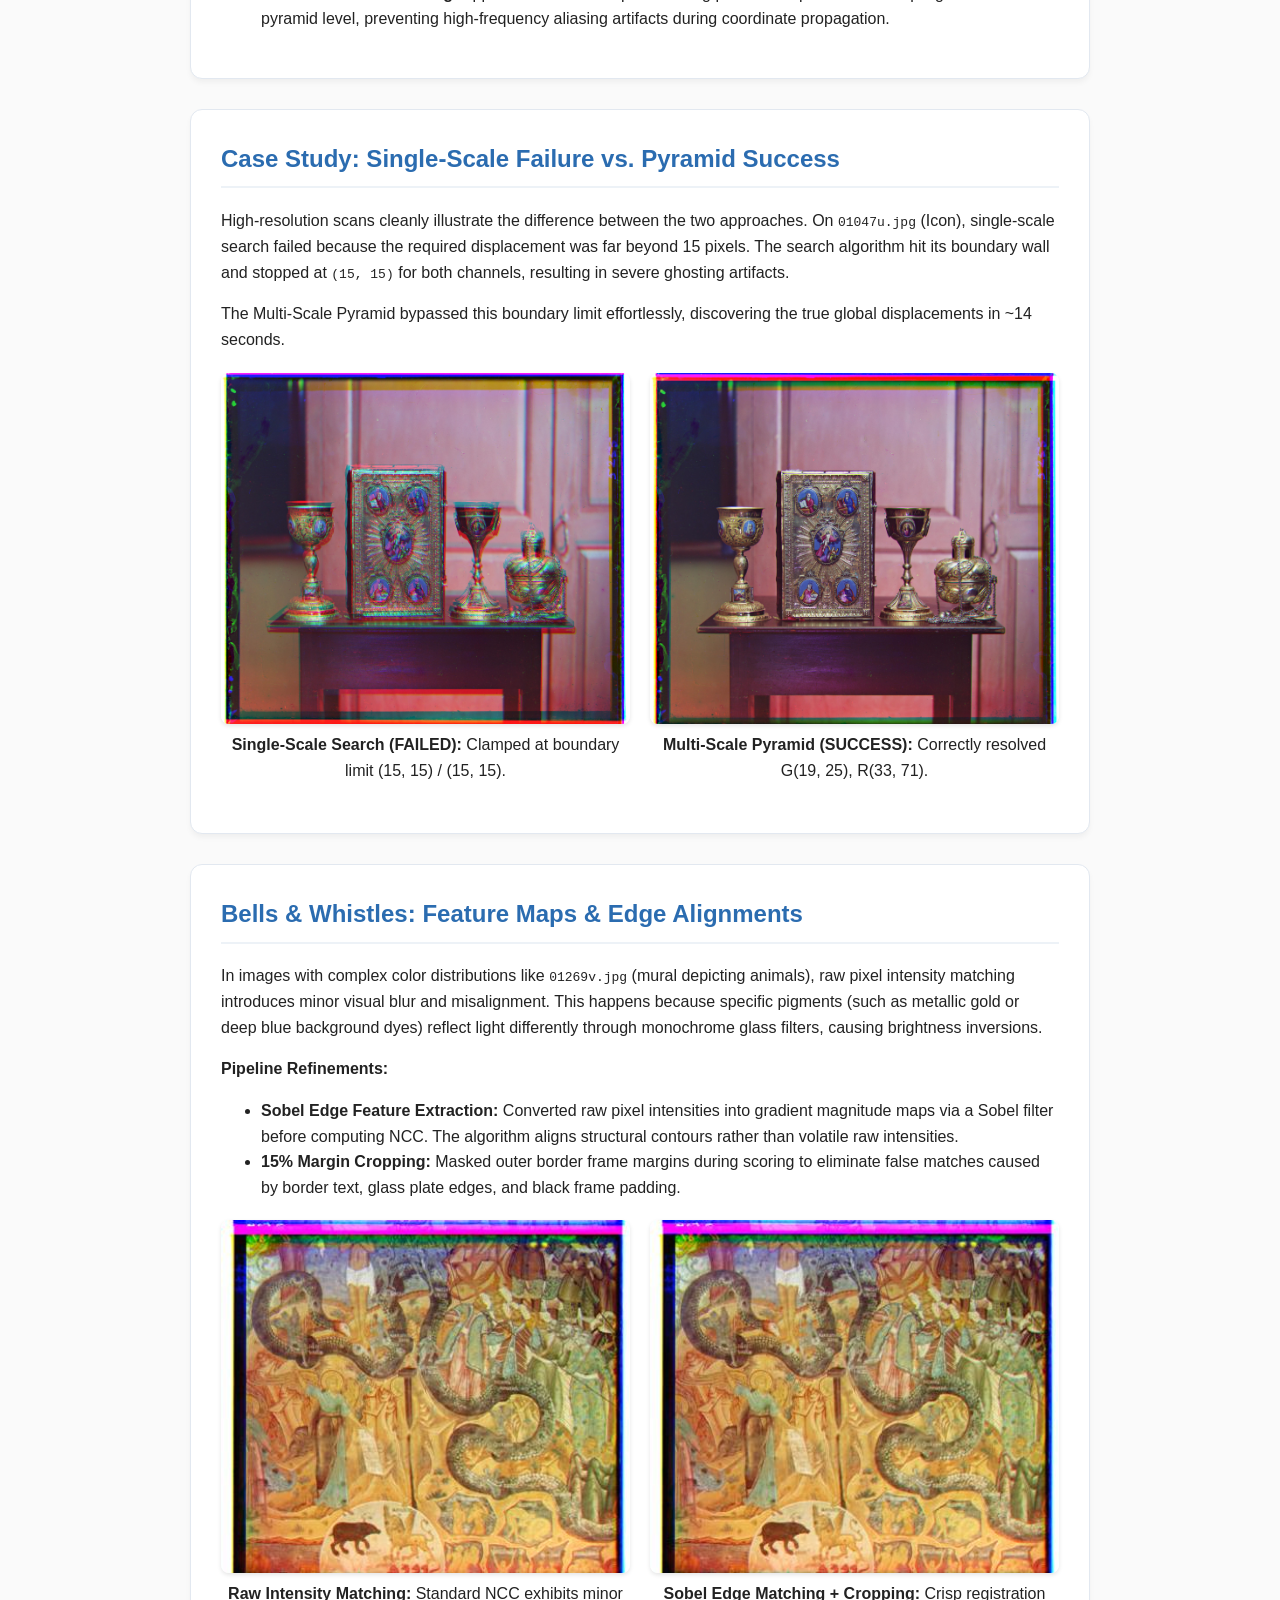
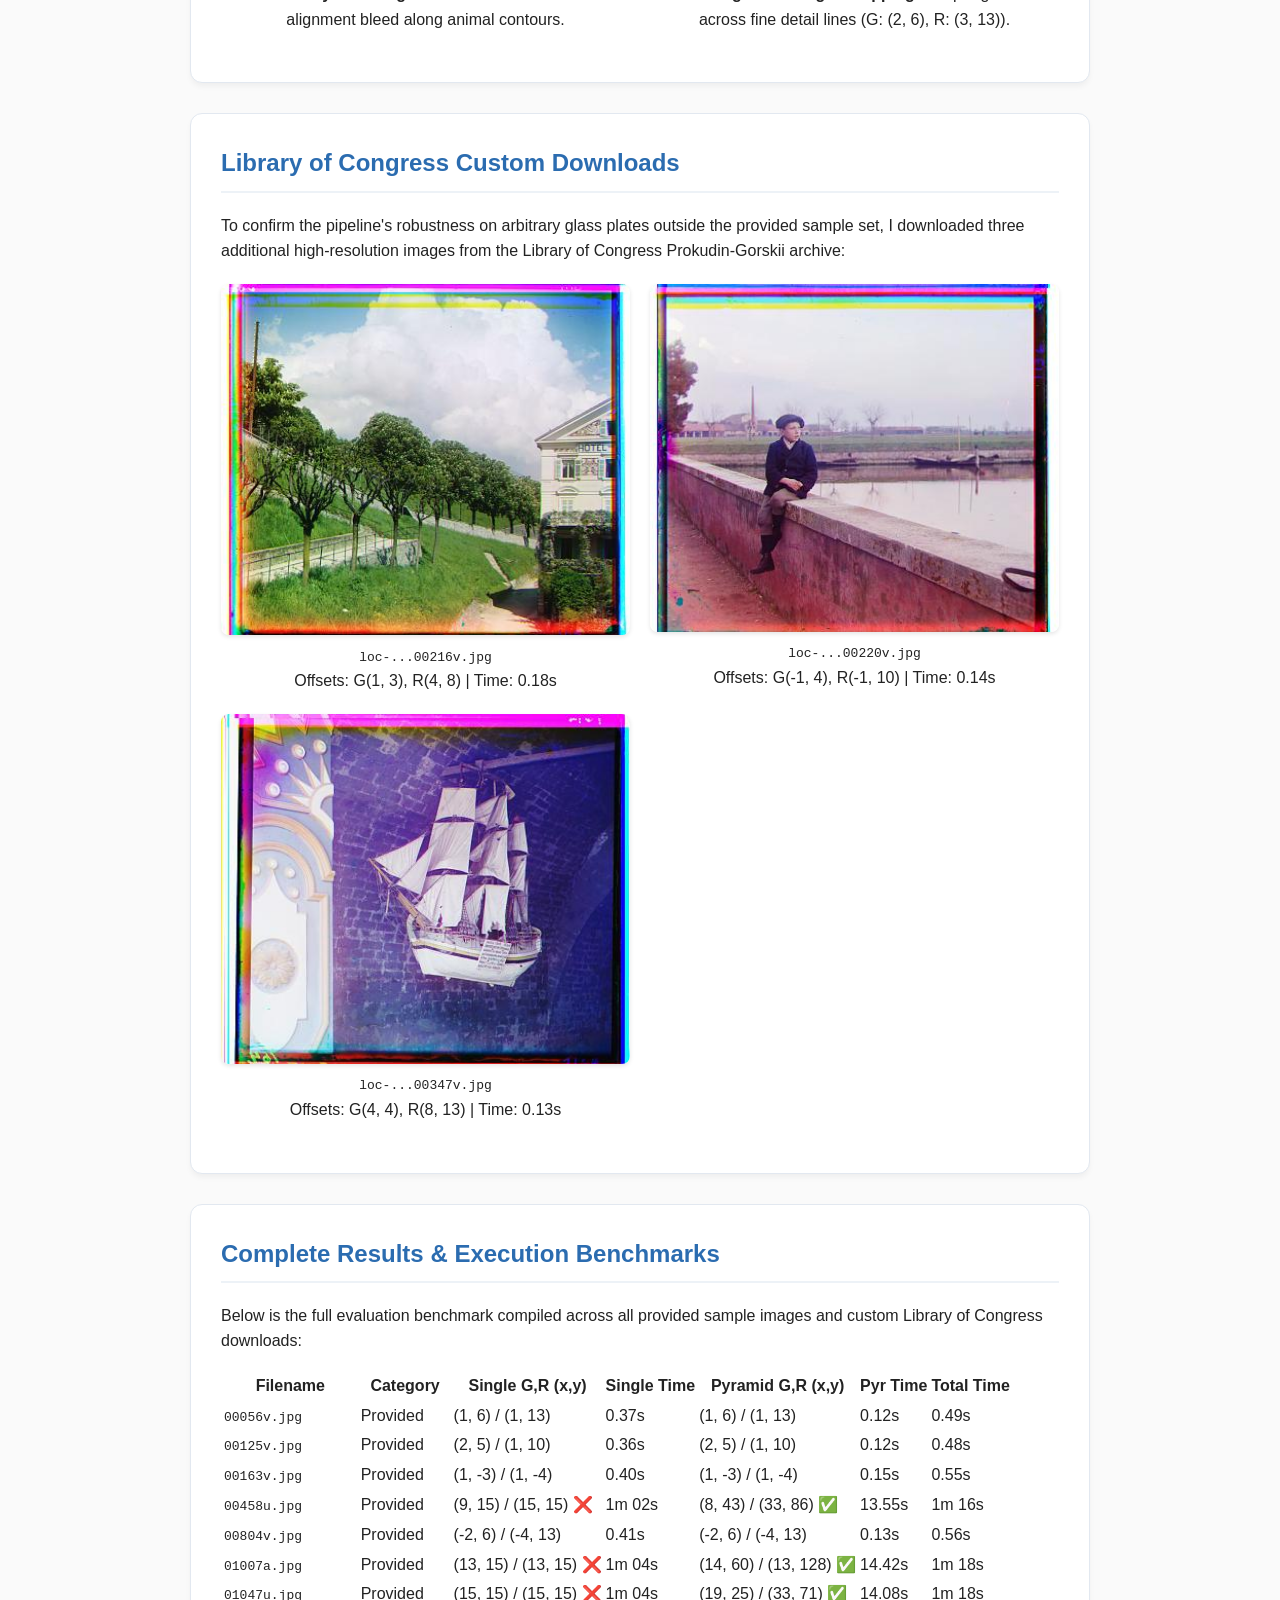
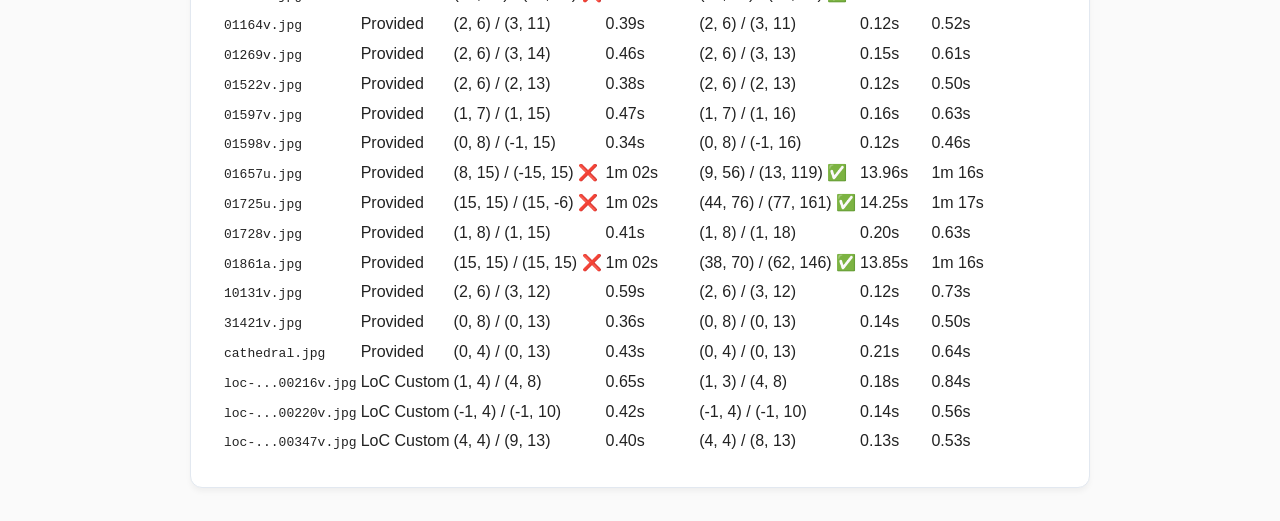
==== commit 7f35a53e: "Added Images & Text for Part 1." ====
--- a/2/index.html
+++ b/2/index.html
@@ -4,118 +4,7 @@
   <meta charset="UTF-8">
   <meta name="viewport" content="width=device-width, initial-scale=1.0">
   <title>Colorizing the Prokudin-Gorskii Photo Collection</title>
-  <style>
-    :root {
-      --bg: #fafafa;
-      --card-bg: #ffffff;
-      --text: #222222;
-      --muted: #666666;
-      --accent: #2b6cb0;
-      --border: #e2e8f0;
-      --fail: #e53e3e;
-      --success: #38a169;
-    }
-    body {
-      font-family: -apple-system, BlinkMacSystemFont, "Segoe UI", Roboto, Helvetica, Arial, sans-serif;
-      line-height: 1.6;
-      color: var(--text);
-      background-color: var(--bg);
-      margin: 0;
-      padding: 0;
-    }
-    .container {
-      max-width: 900px;
-      margin: 40px auto;
-      padding: 0 20px;
-    }
-    header {
-      text-align: center;
-      margin-bottom: 40px;
-    }
-    h1 {
-      font-size: 2.3rem;
-      margin-bottom: 10px;
-      color: #1a202c;
-    }
-    .subtitle {
-      font-size: 1.1rem;
-      color: var(--muted);
-    }
-    .section {
-      background: var(--card-bg);
-      padding: 30px;
-      border-radius: 12px;
-      box-shadow: 0 4px 6px -1px rgba(0, 0, 0, 0.05);
-      margin-bottom: 30px;
-      border: 1px solid var(--border);
-    }
-    h2 {
-      color: var(--accent);
-      margin-top: 0;
-      border-bottom: 2px solid #edf2f7;
-      padding-bottom: 8px;
-    }
-    .img-grid {
-      display: grid;
-      grid-template-columns: repeat(auto-fit, minmax(260px, 1fr));
-      gap: 20px;
-      margin: 20px 0;
-    }
-    .img-card {
-      text-align: center;
-    }
-    .img-card img {
-      width: 100%;
-      border-radius: 8px;
-      box-shadow: 0 2px 4px rgba(0,0,0,0.1);
-    }
-    .img-card caption {
-      display: block;
-      font-size: 0.85rem;
-      color: var(--muted);
-      margin-top: 8px;
-    }
-    .badge {
-      display: inline-block;
-      background: #ebf8ff;
-      color: #2b6cb0;
-      padding: 2px 8px;
-      border-radius: 4px;
-      font-size: 0.85rem;
-      font-weight: 600;
-      margin-bottom: 10px;
-    }
-    .tag-fail {
-      color: var(--fail);
-      font-weight: bold;
-    }
-    .tag-success {
-      color: var(--success);
-      font-weight: bold;
-    }
-    table {
-      width: 100%;
-      border-collapse: collapse;
-      margin-top: 15px;
-      font-size: 0.88rem;
-    }
-    th, td {
-      padding: 10px 10px;
-      text-align: left;
-      border-bottom: 1px solid var(--border);
-    }
-    th {
-      background-color: #f7fafc;
-      font-weight: 600;
-    }
-    code {
-      background: #edf2f7;
-      padding: 2px 6px;
-      border-radius: 4px;
-      font-family: monospace;
-      font-size: 0.9em;
-    }
-  </style>
+  <link rel="stylesheet" href="../style.css">
 </head>
 <body>
 
@@ -140,9 +29,11 @@
           <img src="media/intermediate_02_split_channels.png" alt="Split Channels">
           <caption>Channel Splitting: Separating the digitized plate into Blue (Top), Green (Middle), and Red (Bottom) slices.</caption>
         </div>
+      </div>
+      <div class="img-grid">
         <div class="img-card">
-          <img src="media/intermediate_01_unaligned.jpg" alt="Unaligned Composite">
-          <caption>Raw Stacking: Direct overlay without alignment causes severe color misalignment.</caption>
+            <img src="media/intermediate_01_unaligned.jpg" alt="Unaligned Composite">
+            <caption>Raw Stacking: Direct overlay without alignment causes severe color misalignment.</caption>
         </div>
       </div>
     </div>
@@ -183,6 +74,7 @@
         <li>Recursively downsample channels by a factor of 2 until the base level spatial resolution drops below 128 pixels.</li>
         <li>Compute a coarse initial offset at the lowest resolution using a standard <code>[-15, 15]</code> window.</li>
         <li>Propagate the estimated offset up the pyramid by multiplying coordinates by 2, refining the estimate at each level within a localized <code>[-7, 7]</code> window.</li>
+        <li><b>Anti-Aliased Pre-Filtering:</b> Applied Gaussian low-pass filtering prior to 2x spatial downsampling at each pyramid level, preventing high-frequency aliasing artifacts during coordinate propagation.</li>
       </ol>
     </div>
 
--- a/style.css
+++ b/style.css
@@ -0,0 +1,91 @@
+:root {
+    --bg: #fafafa;
+    --card-bg: #ffffff;
+    --text: #222222;
+    --muted: #666666;
+    --accent: #2b6cb0;
+    --border: #e2e8f0;
+  }
+  
+  body {
+    font-family: -apple-system, BlinkMacSystemFont, "Segoe UI", Roboto, Helvetica, Arial, sans-serif;
+    line-height: 1.6;
+    color: var(--text);
+    background-color: var(--bg);
+    margin: 0;
+    padding: 0;
+  }
+  
+  .container {
+    max-width: 900px;
+    margin: 40px auto;
+    padding: 0 20px;
+  }
+  
+  header {
+    text-align: center;
+    margin-bottom: 40px;
+  }
+  
+  h1 {
+    font-size: 2.2rem;
+    margin-bottom: 10px;
+    color: #1a202c;
+  }
+  
+  .subtitle {
+    font-size: 1.1rem;
+    color: var(--muted);
+  }
+  
+  .section {
+    background: var(--card-bg);
+    padding: 30px;
+    border-radius: 12px;
+    box-shadow: 0 4px 6px -1px rgba(0, 0, 0, 0.05);
+    margin-bottom: 30px;
+    border: 1px solid var(--border);
+  }
+  
+  h2 {
+    color: var(--accent);
+    margin-top: 0;
+    border-bottom: 2px solid #edf2f7;
+    padding-bottom: 8px;
+  }
+  
+  .img-grid {
+    display: grid;
+    grid-template-columns: repeat(auto-fit, minmax(280px, 1fr));
+    gap: 20px;
+    margin: 20px 0;
+  }
+  
+  .img-card {
+    text-align: center;
+  }
+  
+  .img-card img {
+    width: 100%;
+    border-radius: 8px;
+    box-shadow: 0 2px 4px rgba(0,0,0,0.1);
+  }
+  
+  .img-card caption {
+    display: block;
+    font-size: 0.85rem;
+    color: var(--muted);
+    margin-top: 8px;
+  }
+  
+  .media-container {
+    max-width: 500px;
+    margin: 20px auto;
+    text-align: center;
+  }
+  
+  .media-container img {
+    width: 100%;
+    border-radius: 8px;
+    box-shadow: 0 4px 8px rgba(0,0,0,0.15);
+  }
